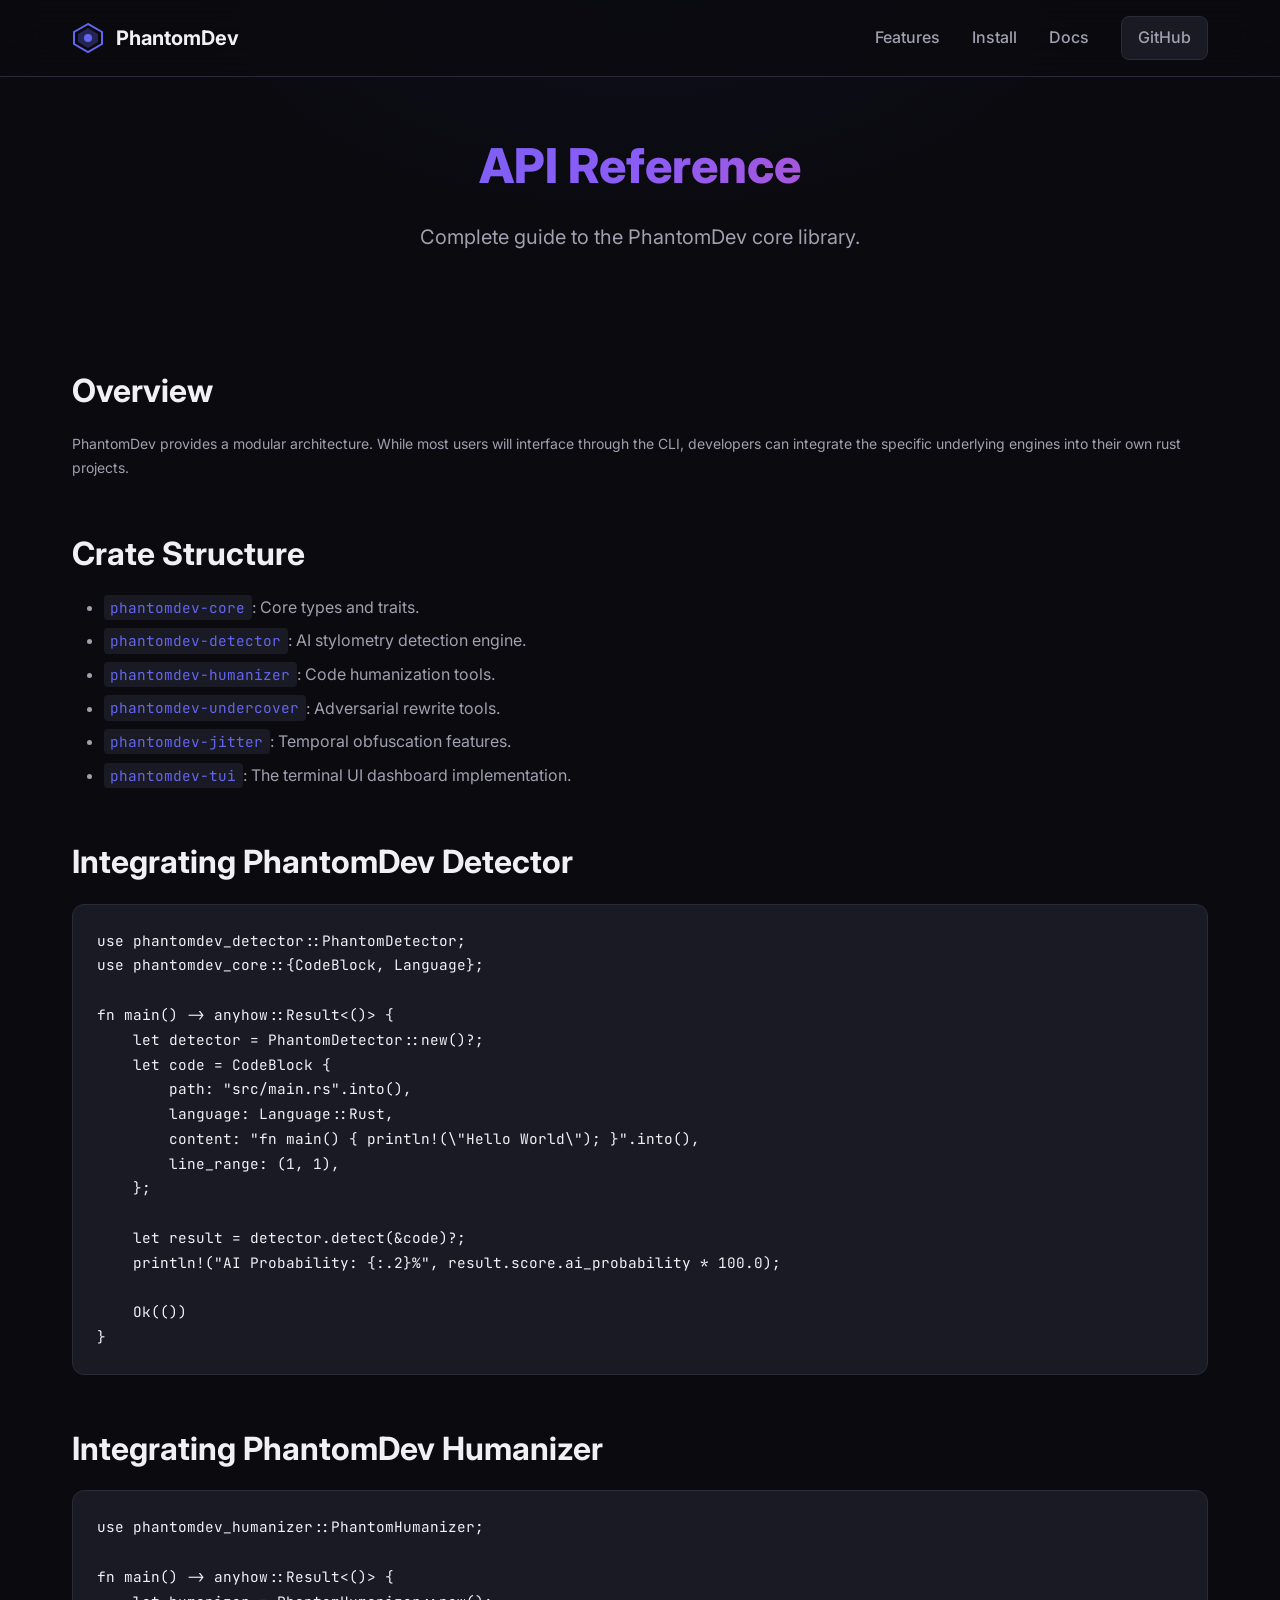
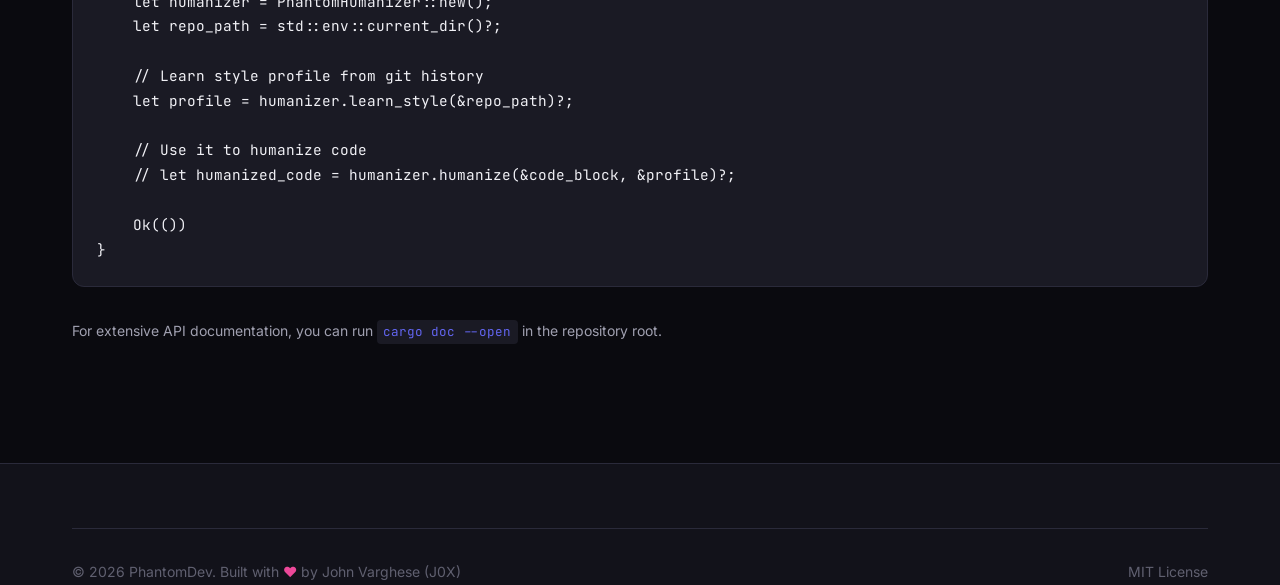
==== docs/api.html @ 0955997d "docs: implement project documentation site and update developer contact information |J0X|" ====
<!DOCTYPE html>
<html lang="en">
<head>
    <meta charset="UTF-8">
    <meta name="viewport" content="width=device-width, initial-scale=1.0">
    <title>API Reference - PhantomDev Docs</title>
    <link rel="stylesheet" href="styles.css">
    <link href="https://fonts.googleapis.com/css2?family=JetBrains+Mono:wght@400;500;600&family=Inter:wght@300;400;500;600;700;800&display=swap" rel="stylesheet">
</head>
<body>
    <nav class="navbar">
        <div class="nav-container">
            <div class="nav-logo">
                <a href="index.html" style="text-decoration: none; display: flex; align-items: center; gap: 0.75rem; color: inherit;">
                    <svg width="32" height="32" viewBox="0 0 32 32" fill="none" xmlns="http://www.w3.org/2000/svg">
                        <path d="M16 2L2 10V22L16 30L30 22V10L16 2Z" stroke="currentColor" stroke-width="2" fill="none"/>
                        <path d="M16 6L6 12V20L16 26L26 20V12L16 6Z" fill="currentColor" opacity="0.3"/>
                        <circle cx="16" cy="16" r="4" fill="currentColor"/>
                    </svg>
                    <span>PhantomDev</span>
                </a>
            </div>
            <div class="nav-links">
                <a href="index.html#features">Features</a>
                <a href="index.html#install">Install</a>
                <a href="index.html#docs">Docs</a>
                <a href="https://github.com/John-Varghese-EH/PhantomDev" class="nav-github">GitHub</a>
            </div>
        </div>
    </nav>

    <header class="doc-header">
        <div class="container">
            <h1>API Reference</h1>
            <p>Complete guide to the PhantomDev core library.</p>
        </div>
    </header>

    <main class="doc-content">
        <div class="container">
            <h2>Overview</h2>
            <p>PhantomDev provides a modular architecture. While most users will interface through the CLI, developers can integrate the specific underlying engines into their own rust projects.</p>

            <h2>Crate Structure</h2>
            <ul>
                <li><code>phantomdev-core</code>: Core types and traits.</li>
                <li><code>phantomdev-detector</code>: AI stylometry detection engine.</li>
                <li><code>phantomdev-humanizer</code>: Code humanization tools.</li>
                <li><code>phantomdev-undercover</code>: Adversarial rewrite tools.</li>
                <li><code>phantomdev-jitter</code>: Temporal obfuscation features.</li>
                <li><code>phantomdev-tui</code>: The terminal UI dashboard implementation.</li>
            </ul>

            <h2>Integrating PhantomDev Detector</h2>
            <pre><code>use phantomdev_detector::PhantomDetector;
use phantomdev_core::{CodeBlock, Language};

fn main() -> anyhow::Result&lt;()&gt; {
    let detector = PhantomDetector::new()?;
    let code = CodeBlock {
        path: "src/main.rs".into(),
        language: Language::Rust,
        content: "fn main() { println!(\"Hello World\"); }".into(),
        line_range: (1, 1),
    };
    
    let result = detector.detect(&amp;code)?;
    println!("AI Probability: {:.2}%", result.score.ai_probability * 100.0);
    
    Ok(())
}</code></pre>

            <h2>Integrating PhantomDev Humanizer</h2>
            <pre><code>use phantomdev_humanizer::PhantomHumanizer;

fn main() -> anyhow::Result&lt;()&gt; {
    let humanizer = PhantomHumanizer::new();
    let repo_path = std::env::current_dir()?;
    
    // Learn style profile from git history
    let profile = humanizer.learn_style(&amp;repo_path)?;
    
    // Use it to humanize code
    // let humanized_code = humanizer.humanize(&amp;code_block, &amp;profile)?;
    
    Ok(())
}</code></pre>

            <p>For extensive API documentation, you can run <code>cargo doc --open</code> in the repository root.</p>
        </div>
    </main>

    <footer class="footer">
        <div class="container">
            <div class="footer-bottom">
                <p>&copy; 2026 PhantomDev. Built with <span class="heart">♥</span> by John Varghese (J0X)</p>
                <p>MIT License</p>
            </div>
        </div>
    </footer>
</body>
</html>
---- docs/styles.css ----
:root {
    --bg-primary: #0a0a0f;
    --bg-secondary: #12121a;
    --bg-tertiary: #1a1a24;
    --text-primary: #f0f0f5;
    --text-secondary: #a0a0b0;
    --text-muted: #606070;
    --accent-primary: #6366f1;
    --accent-secondary: #8b5cf6;
    --accent-glow: rgba(99, 102, 241, 0.3);
    --success: #10b981;
    --warning: #f59e0b;
    --error: #ef4444;
    --border-color: #2a2a3a;
    --gradient-primary: linear-gradient(135deg, #6366f1 0%, #8b5cf6 50%, #a855f7 100%);
    --gradient-text: linear-gradient(135deg, #6366f1 0%, #8b5cf6 50%, #ec4899 100%);
    --shadow-glow: 0 0 40px var(--accent-glow);
    --font-sans: 'Inter', -apple-system, BlinkMacSystemFont, 'Segoe UI', sans-serif;
    --font-mono: 'JetBrains Mono', 'Fira Code', monospace;
}

* {
    margin: 0;
    padding: 0;
    box-sizing: border-box;
}

html {
    scroll-behavior: smooth;
}

body {
    font-family: var(--font-sans);
    background: var(--bg-primary);
    color: var(--text-primary);
    line-height: 1.6;
    overflow-x: hidden;
}

.container {
    max-width: 1200px;
    margin: 0 auto;
    padding: 0 2rem;
}

/* Navbar */
.navbar {
    position: fixed;
    top: 0;
    left: 0;
    right: 0;
    z-index: 1000;
    background: rgba(10, 10, 15, 0.8);
    backdrop-filter: blur(20px);
    border-bottom: 1px solid var(--border-color);
    transition: all 0.3s ease;
}

.navbar.scrolled {
    background: rgba(10, 10, 15, 0.95);
    box-shadow: 0 4px 20px rgba(0, 0, 0, 0.3);
}

.nav-container {
    max-width: 1200px;
    margin: 0 auto;
    padding: 1rem 2rem;
    display: flex;
    justify-content: space-between;
    align-items: center;
}

.nav-logo {
    display: flex;
    align-items: center;
    gap: 0.75rem;
    font-weight: 700;
    font-size: 1.25rem;
    color: var(--text-primary);
}

.nav-logo svg {
    color: var(--accent-primary);
}

.nav-links {
    display: flex;
    align-items: center;
    gap: 2rem;
}

.nav-links a {
    color: var(--text-secondary);
    text-decoration: none;
    font-weight: 500;
    transition: color 0.2s ease;
}

.nav-links a:hover {
    color: var(--text-primary);
}

.nav-github {
    display: flex;
    align-items: center;
    gap: 0.5rem;
    padding: 0.5rem 1rem;
    background: var(--bg-tertiary);
    border-radius: 8px;
    border: 1px solid var(--border-color);
}

.nav-github:hover {
    border-color: var(--accent-primary);
}

/* Hero */
.hero {
    min-height: 100vh;
    display: flex;
    align-items: center;
    padding: 8rem 2rem 4rem;
    background: radial-gradient(ellipse at top, rgba(99, 102, 241, 0.1) 0%, transparent 50%);
}

.hero-content {
    flex: 1;
    max-width: 600px;
}

.hero-badge {
    display: inline-flex;
    align-items: center;
    gap: 0.5rem;
    padding: 0.5rem 1rem;
    background: var(--bg-tertiary);
    border: 1px solid var(--border-color);
    border-radius: 100px;
    font-size: 0.875rem;
    color: var(--text-secondary);
    margin-bottom: 1.5rem;
}

.badge-dot {
    width: 8px;
    height: 8px;
    background: var(--success);
    border-radius: 50%;
    animation: pulse 2s infinite;
}

@keyframes pulse {
    0%, 100% { opacity: 1; }
    50% { opacity: 0.5; }
}

.hero-title {
    font-size: 4rem;
    font-weight: 800;
    line-height: 1.1;
    margin-bottom: 1rem;
    letter-spacing: -0.02em;
}

.gradient-text {
    background: var(--gradient-text);
    -webkit-background-clip: text;
    -webkit-text-fill-color: transparent;
    background-clip: text;
}

.hero-subtitle {
    font-size: 1.5rem;
    color: var(--text-secondary);
    margin-bottom: 0.75rem;
}

.hero-description {
    font-size: 1.125rem;
    color: var(--text-muted);
    margin-bottom: 2rem;
    max-width: 500px;
}

.hero-actions {
    display: flex;
    gap: 1rem;
    margin-bottom: 3rem;
}

.btn {
    display: inline-flex;
    align-items: center;
    gap: 0.5rem;
    padding: 0.875rem 1.75rem;
    border-radius: 12px;
    font-weight: 600;
    text-decoration: none;
    transition: all 0.2s ease;
    border: none;
    cursor: pointer;
    font-size: 1rem;
}

.btn-primary {
    background: var(--gradient-primary);
    color: white;
    box-shadow: var(--shadow-glow);
}

.btn-primary:hover {
    transform: translateY(-2px);
    box-shadow: 0 0 60px var(--accent-glow);
}

.btn-secondary {
    background: var(--bg-tertiary);
    color: var(--text-primary);
    border: 1px solid var(--border-color);
}

.btn-secondary:hover {
    border-color: var(--accent-primary);
    background: var(--bg-secondary);
}

.hero-stats {
    display: flex;
    gap: 3rem;
}

.stat {
    display: flex;
    flex-direction: column;
}

.stat-value {
    font-size: 2rem;
    font-weight: 700;
    color: var(--text-primary);
}

.stat-label {
    font-size: 0.875rem;
    color: var(--text-muted);
}

.hero-visual {
    flex: 1;
    display: flex;
    justify-content: center;
    align-items: center;
}

.terminal-window {
    width: 100%;
    max-width: 500px;
    background: var(--bg-secondary);
    border: 1px solid var(--border-color);
    border-radius: 16px;
    overflow: hidden;
    box-shadow: 0 20px 60px rgba(0, 0, 0, 0.5);
}

.terminal-header {
    display: flex;
    align-items: center;
    justify-content: space-between;
    padding: 1rem 1.5rem;
    background: var(--bg-tertiary);
    border-bottom: 1px solid var(--border-color);
}

.terminal-buttons {
    display: flex;
    gap: 0.5rem;
}

.terminal-buttons span {
    width: 12px;
    height: 12px;
    border-radius: 50%;
}

.terminal-buttons span:nth-child(1) { background: #ef4444; }
.terminal-buttons span:nth-child(2) { background: #f59e0b; }
.terminal-buttons span:nth-child(3) { background: #10b981; }

.terminal-title {
    font-family: var(--font-mono);
    font-size: 0.875rem;
    color: var(--text-muted);
}

.terminal-body {
    padding: 1.5rem;
    font-family: var(--font-mono);
    font-size: 0.875rem;
}

.terminal-line {
    display: flex;
    align-items: center;
    gap: 0.75rem;
    margin-bottom: 0.5rem;
}

.prompt {
    color: var(--accent-primary);
}

.command {
    color: var(--text-primary);
}

.output {
    color: var(--text-secondary);
    padding-left: 1.5rem;
}

.success { color: var(--success); }
.info { color: var(--accent-primary); }
.warning { color: var(--warning); }

.cursor {
    animation: blink 1s infinite;
}

@keyframes blink {
    0%, 50% { opacity: 1; }
    51%, 100% { opacity: 0; }
}

/* Features */
.features {
    padding: 6rem 0;
    background: var(--bg-secondary);
}

.section-header {
    text-align: center;
    margin-bottom: 4rem;
}

.section-header h2 {
    font-size: 2.5rem;
    font-weight: 700;
    margin-bottom: 0.75rem;
}

.section-header p {
    color: var(--text-muted);
    font-size: 1.125rem;
}

.features-grid {
    display: grid;
    grid-template-columns: repeat(auto-fit, minmax(320px, 1fr));
    gap: 1.5rem;
}

.feature-card {
    padding: 2rem;
    background: var(--bg-tertiary);
    border: 1px solid var(--border-color);
    border-radius: 16px;
    transition: all 0.3s ease;
}

.feature-card:hover {
    border-color: var(--accent-primary);
    transform: translateY(-4px);
    box-shadow: var(--shadow-glow);
}

.feature-icon {
    width: 56px;
    height: 56px;
    display: flex;
    align-items: center;
    justify-content: center;
    background: var(--bg-secondary);
    border: 1px solid var(--border-color);
    border-radius: 12px;
    margin-bottom: 1.25rem;
    color: var(--accent-primary);
}

.feature-card h3 {
    font-size: 1.25rem;
    font-weight: 600;
    margin-bottom: 0.75rem;
}

.feature-card p {
    color: var(--text-muted);
    line-height: 1.6;
}

/* Install */
.install {
    padding: 6rem 0;
}

.install-methods {
    display: flex;
    flex-direction: column;
    gap: 1rem;
}

.install-card {
    background: var(--bg-tertiary);
    border: 1px solid var(--border-color);
    border-radius: 16px;
    overflow: hidden;
    transition: all 0.3s ease;
}

.install-card.active {
    border-color: var(--accent-primary);
    box-shadow: var(--shadow-glow);
}

.install-header {
    display: flex;
    align-items: center;
    justify-content: space-between;
    padding: 1.5rem;
}

.install-header h3 {
    font-size: 1.125rem;
    font-weight: 600;
}

.install-badge {
    padding: 0.25rem 0.75rem;
    background: var(--accent-primary);
    color: white;
    border-radius: 100px;
    font-size: 0.75rem;
    font-weight: 600;
}

.code-block {
    position: relative;
    padding: 1.5rem;
    background: var(--bg-secondary);
    border-top: 1px solid var(--border-color);
}

.code-block code {
    display: block;
    font-family: var(--font-mono);
    font-size: 0.875rem;
    color: var(--text-primary);
    white-space: pre-wrap;
    line-height: 1.6;
}

.copy-btn {
    position: absolute;
    top: 1rem;
    right: 1rem;
    width: 36px;
    height: 36px;
    display: flex;
    align-items: center;
    justify-content: center;
    background: var(--bg-tertiary);
    border: 1px solid var(--border-color);
    border-radius: 8px;
    color: var(--text-secondary);
    cursor: pointer;
    transition: all 0.2s ease;
}

.copy-btn:hover {
    border-color: var(--accent-primary);
    color: var(--text-primary);
}

/* Docs */
.docs {
    padding: 6rem 0;
    background: var(--bg-secondary);
}

.docs-grid {
    display: grid;
    grid-template-columns: repeat(auto-fit, minmax(280px, 1fr));
    gap: 1rem;
}

.doc-link {
    display: flex;
    align-items: center;
    gap: 1rem;
    padding: 1.5rem;
    background: var(--bg-tertiary);
    border: 1px solid var(--border-color);
    border-radius: 12px;
    text-decoration: none;
    transition: all 0.3s ease;
}

.doc-link:hover {
    border-color: var(--accent-primary);
    transform: translateX(4px);
}

.doc-icon {
    width: 48px;
    height: 48px;
    display: flex;
    align-items: center;
    justify-content: center;
    background: var(--bg-secondary);
    border: 1px solid var(--border-color);
    border-radius: 10px;
    color: var(--accent-primary);
    flex-shrink: 0;
}

.doc-content {
    flex: 1;
}

.doc-content h3 {
    font-size: 1rem;
    font-weight: 600;
    margin-bottom: 0.25rem;
}

.doc-content p {
    font-size: 0.875rem;
    color: var(--text-muted);
}

.doc-arrow {
    color: var(--text-muted);
    flex-shrink: 0;
}

/* CTA */
.cta {
    padding: 6rem 0;
    text-align: center;
    background: radial-gradient(ellipse at bottom, rgba(99, 102, 241, 0.1) 0%, transparent 50%);
}

.cta h2 {
    font-size: 2.5rem;
    font-weight: 700;
    margin-bottom: 1rem;
}

.cta p {
    color: var(--text-muted);
    font-size: 1.125rem;
    margin-bottom: 2rem;
}

.cta-actions {
    display: flex;
    gap: 1rem;
    justify-content: center;
}

/* Footer */
.footer {
    padding: 4rem 0 2rem;
    background: var(--bg-secondary);
    border-top: 1px solid var(--border-color);
}

.footer-content {
    display: grid;
    grid-template-columns: 1fr 2fr;
    gap: 4rem;
    margin-bottom: 3rem;
}

.footer-brand {
    max-width: 300px;
}

.footer-logo {
    display: flex;
    align-items: center;
    gap: 0.75rem;
    font-weight: 700;
    font-size: 1.125rem;
    margin-bottom: 1rem;
}

.footer-logo svg {
    color: var(--accent-primary);
}

.footer-brand p {
    color: var(--text-muted);
    font-size: 0.875rem;
}

.footer-links {
    display: grid;
    grid-template-columns: repeat(3, 1fr);
    gap: 2rem;
}

.footer-section h4 {
    font-size: 0.875rem;
    font-weight: 600;
    margin-bottom: 1rem;
    color: var(--text-primary);
}

.footer-section a {
    display: block;
    color: var(--text-muted);
    text-decoration: none;
    font-size: 0.875rem;
    margin-bottom: 0.5rem;
    transition: color 0.2s ease;
}

.footer-section a:hover {
    color: var(--accent-primary);
}

.footer-bottom {
    display: flex;
    justify-content: space-between;
    align-items: center;
    padding-top: 2rem;
    border-top: 1px solid var(--border-color);
    color: var(--text-muted);
    font-size: 0.875rem;
}

.heart {
    color: #ec4899;
}

/* Responsive */
@media (max-width: 968px) {
    .hero {
        flex-direction: column;
        text-align: center;
        padding-top: 10rem;
    }

    .hero-content {
        max-width: 100%;
        margin-bottom: 3rem;
    }

    .hero-actions {
        justify-content: center;
    }

    .hero-stats {
        justify-content: center;
    }

    .hero-visual {
        width: 100%;
    }

    .footer-content {
        grid-template-columns: 1fr;
        gap: 2rem;
    }

    .footer-links {
        grid-template-columns: repeat(2, 1fr);
    }
}

@media (max-width: 640px) {
    .hero-title {
        font-size: 2.5rem;
    }

    .hero-subtitle {
        font-size: 1.125rem;
    }

    .hero-actions {
        flex-direction: column;
    }

    .hero-stats {
        gap: 1.5rem;
    }

    .nav-links {
        display: none;
    }

    .cta-actions {
        flex-direction: column;
    }

    .footer-links {
        grid-template-columns: 1fr;
    }

    .footer-bottom {
        flex-direction: column;
        gap: 0.5rem;
    }
}

/* Documentation Pages */
.doc-header {
    padding: 8rem 0 4rem;
    background: radial-gradient(ellipse at top, rgba(99, 102, 241, 0.05) 0%, transparent 50%);
    text-align: center;
}

.doc-header h1 {
    font-size: 3rem;
    font-weight: 800;
    margin-bottom: 1rem;
    background: var(--gradient-text);
    -webkit-background-clip: text;
    -webkit-text-fill-color: transparent;
}

.doc-header p {
    color: var(--text-secondary);
    font-size: 1.25rem;
}

.doc-content {
    padding: 0 0 6rem;
}

.doc-content h2 {
    font-size: 2rem;
    font-weight: 700;
    margin: 3rem 0 1rem;
    color: var(--text-primary);
}

.doc-content h3 {
    font-size: 1.5rem;
    font-weight: 600;
    margin: 2rem 0 1rem;
    color: var(--text-primary);
}

.doc-content p {
    color: var(--text-secondary);
    margin-bottom: 1.5rem;
    line-height: 1.7;
}

.doc-content ul, .doc-content ol {
    color: var(--text-secondary);
    margin-bottom: 1.5rem;
    padding-left: 2rem;
}

.doc-content li {
    margin-bottom: 0.5rem;
}

.doc-content code:not(pre code) {
    background: var(--bg-tertiary);
    color: var(--accent-primary);
    padding: 0.2rem 0.4rem;
    border-radius: 4px;
    font-family: var(--font-mono);
    font-size: 0.9em;
}

.doc-content pre {
    background: var(--bg-tertiary);
    padding: 1.5rem;
    border-radius: 12px;
    overflow-x: auto;
    border: 1px solid var(--border-color);
    margin-bottom: 2rem;
}

.doc-content pre code {
    color: var(--text-primary);
    font-family: var(--font-mono);
    font-size: 0.9rem;
}
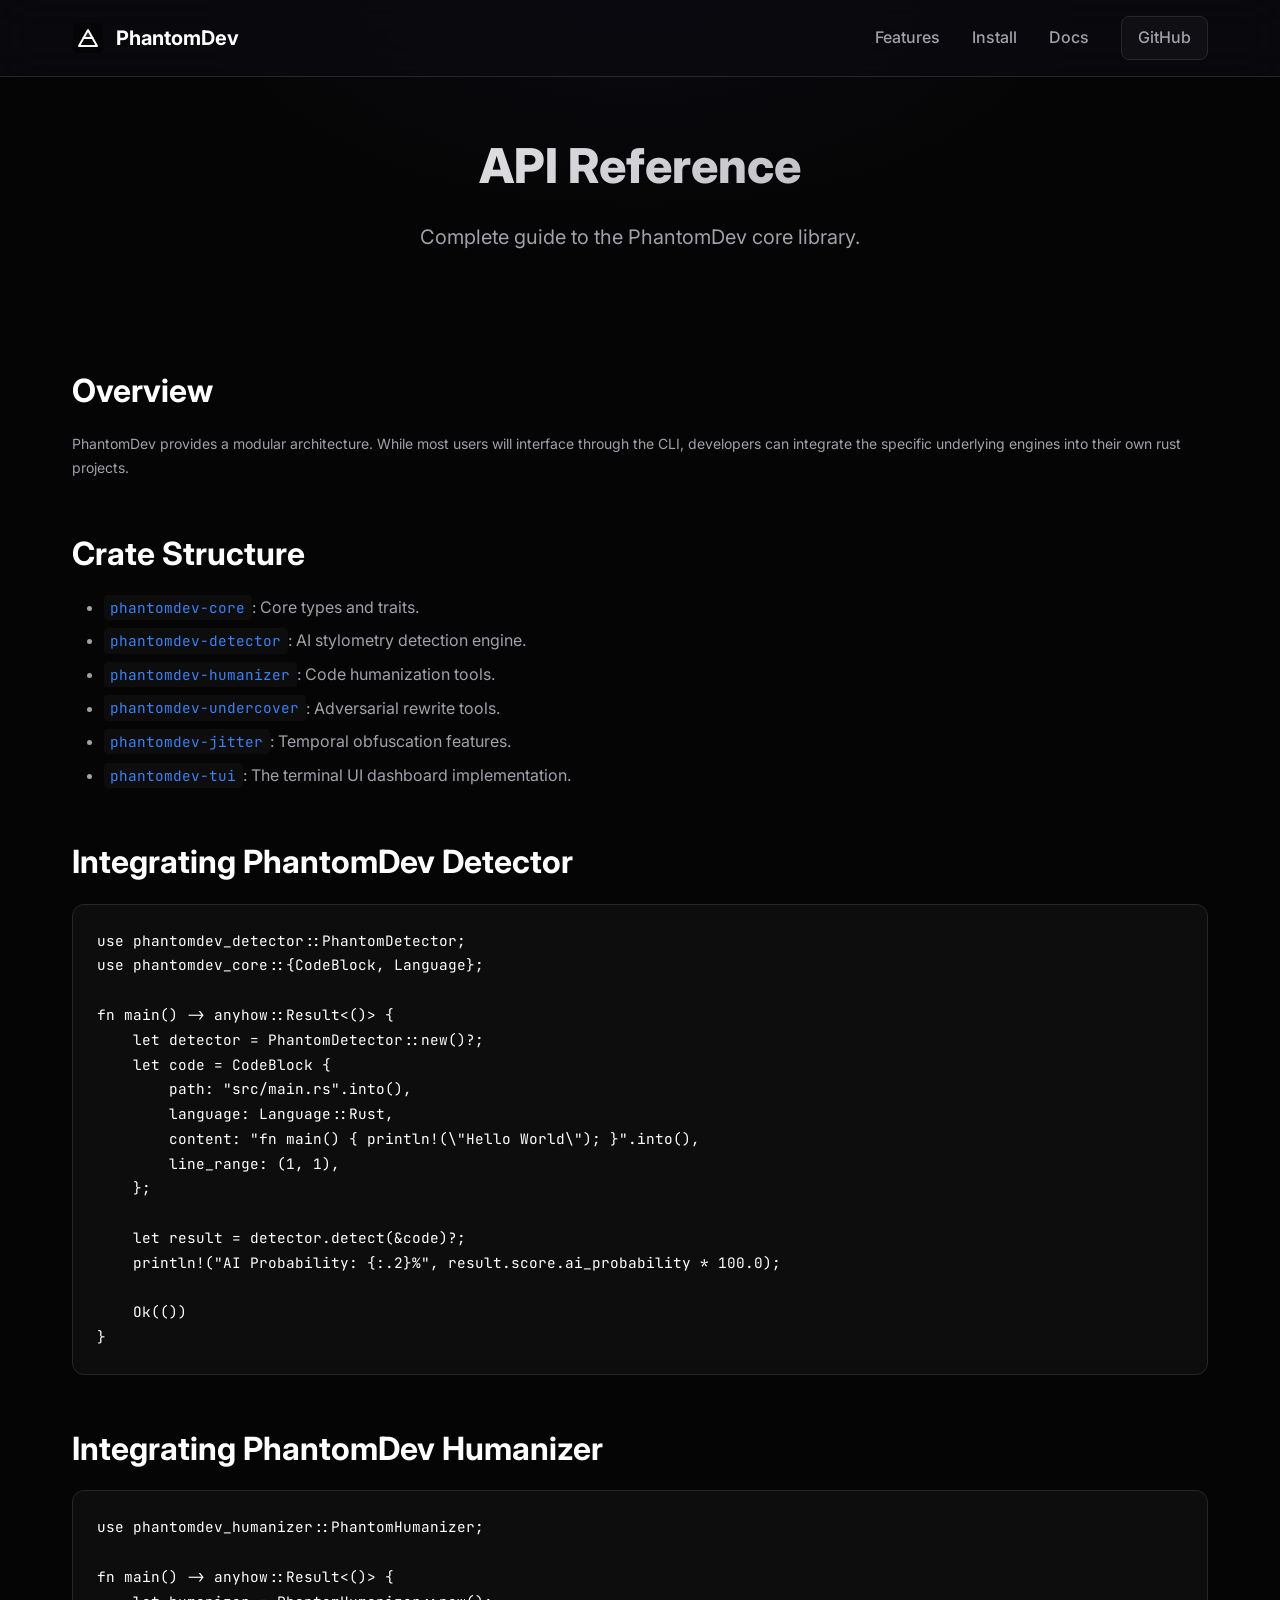
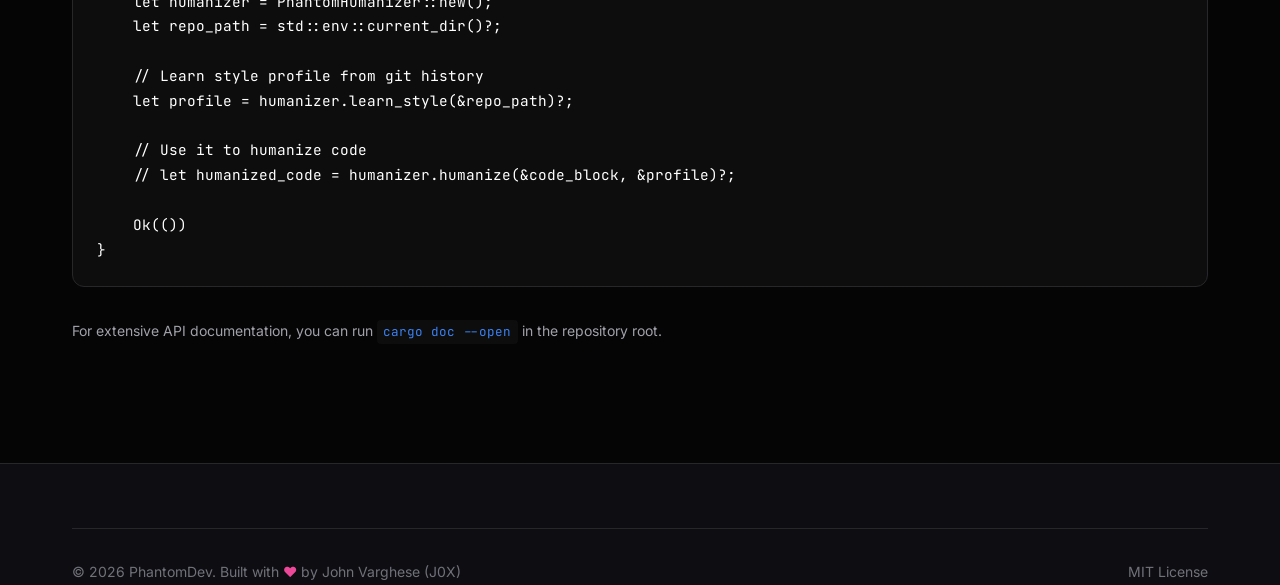
==== commit e3d1ddda: "add 404 page, installation script, and branding assets to documentation suite |J0X|" ====
--- a/docs/api.html
+++ b/docs/api.html
@@ -12,10 +12,13 @@
         <div class="nav-container">
             <div class="nav-logo">
                 <a href="index.html" style="text-decoration: none; display: flex; align-items: center; gap: 0.75rem; color: inherit;">
-                    <svg width="32" height="32" viewBox="0 0 32 32" fill="none" xmlns="http://www.w3.org/2000/svg">
-                        <path d="M16 2L2 10V22L16 30L30 22V10L16 2Z" stroke="currentColor" stroke-width="2" fill="none"/>
-                        <path d="M16 6L6 12V20L16 26L26 20V12L16 6Z" fill="currentColor" opacity="0.3"/>
-                        <circle cx="16" cy="16" r="4" fill="currentColor"/>
+                    <svg width="32" height="32" viewBox="0 0 256 256" fill="none" xmlns="http://www.w3.org/2000/svg">
+                        <rect width="256" height="256" rx="56" fill="#050505"/>
+                        <rect x="2" y="2" width="252" height="252" rx="54" stroke="#ffffff" stroke-opacity="0.1" stroke-width="2"/>
+                        <circle cx="128" cy="136" r="80" stroke="#ffffff" stroke-opacity="0.03" stroke-width="2"/>
+                        <path d="M128 64 L92 128 L164 128 Z" fill="#ffffff" fill-opacity="0.15"/>
+                        <path d="M128 64 L56 192 L200 192 Z" stroke="#ffffff" stroke-width="16" stroke-linejoin="round"/>
+                        <path d="M92 128 L164 128" stroke="#ffffff" stroke-width="16" stroke-linecap="round"/>
                     </svg>
                     <span>PhantomDev</span>
                 </a>
--- a/docs/styles.css
+++ b/docs/styles.css
@@ -1,20 +1,20 @@
 :root {
-    --bg-primary: #0a0a0f;
-    --bg-secondary: #12121a;
-    --bg-tertiary: #1a1a24;
-    --text-primary: #f0f0f5;
-    --text-secondary: #a0a0b0;
-    --text-muted: #606070;
-    --accent-primary: #6366f1;
+    --bg-primary: #050505;
+    --bg-secondary: #0d0d12;
+    --bg-tertiary: rgba(255, 255, 255, 0.03);
+    --text-primary: #ffffff;
+    --text-secondary: #a1a1aa;
+    --text-muted: #71717a;
+    --accent-primary: #3b82f6;
     --accent-secondary: #8b5cf6;
-    --accent-glow: rgba(99, 102, 241, 0.3);
+    --accent-glow: rgba(59, 130, 246, 0.15);
     --success: #10b981;
     --warning: #f59e0b;
     --error: #ef4444;
-    --border-color: #2a2a3a;
-    --gradient-primary: linear-gradient(135deg, #6366f1 0%, #8b5cf6 50%, #a855f7 100%);
-    --gradient-text: linear-gradient(135deg, #6366f1 0%, #8b5cf6 50%, #ec4899 100%);
-    --shadow-glow: 0 0 40px var(--accent-glow);
+    --border-color: #27272a;
+    --gradient-primary: linear-gradient(135deg, #2563eb 0%, #3b82f6 100%);
+    --gradient-text: linear-gradient(135deg, #ffffff 0%, #a1a1aa 100%);
+    --shadow-glow: 0 0 30px var(--accent-glow);
     --font-sans: 'Inter', -apple-system, BlinkMacSystemFont, 'Segoe UI', sans-serif;
     --font-mono: 'JetBrains Mono', 'Fira Code', monospace;
 }
@@ -117,10 +117,16 @@
 /* Hero */
 .hero {
     min-height: 100vh;
-    display: flex;
-    align-items: center;
-    padding: 8rem 2rem 4rem;
+    padding: 8rem 0 4rem;
     background: radial-gradient(ellipse at top, rgba(99, 102, 241, 0.1) 0%, transparent 50%);
+}
+
+.hero-inner {
+    display: flex;
+    align-items: center;
+    min-height: calc(100vh - 12rem);
+    padding: 0 4rem;
+    gap: 4rem;
 }
 
 .hero-content {
@@ -155,11 +161,11 @@
 }
 
 .hero-title {
-    font-size: 4rem;
+    font-size: 4.5rem;
     font-weight: 800;
     line-height: 1.1;
     margin-bottom: 1rem;
-    letter-spacing: -0.02em;
+    letter-spacing: -0.03em;
 }
 
 .gradient-text {
@@ -171,6 +177,7 @@
 
 .hero-subtitle {
     font-size: 1.5rem;
+    font-weight: 400;
     color: var(--text-secondary);
     margin-bottom: 0.75rem;
 }
@@ -210,18 +217,18 @@
 
 .btn-primary:hover {
     transform: translateY(-2px);
-    box-shadow: 0 0 60px var(--accent-glow);
+    box-shadow: 0 8px 20px rgba(59, 130, 246, 0.2);
 }
 
 .btn-secondary {
-    background: var(--bg-tertiary);
-    color: var(--text-primary);
-    border: 1px solid var(--border-color);
+    background: transparent;
+    color: var(--text-primary);
+    border: 1px solid rgba(255, 255, 255, 0.15);
 }
 
 .btn-secondary:hover {
-    border-color: var(--accent-primary);
-    background: var(--bg-secondary);
+    border-color: rgba(255, 255, 255, 0.3);
+    background: rgba(255, 255, 255, 0.05);
 }
 
 .hero-stats {
@@ -256,10 +263,11 @@
     width: 100%;
     max-width: 500px;
     background: var(--bg-secondary);
-    border: 1px solid var(--border-color);
+    border: 1px solid rgba(255, 255, 255, 0.1);
     border-radius: 16px;
     overflow: hidden;
-    box-shadow: 0 20px 60px rgba(0, 0, 0, 0.5);
+    box-shadow: 0 30px 60px -12px rgba(0, 0, 0, 0.7), inset 0 1px 0 rgba(255, 255, 255, 0.1);
+    backdrop-filter: blur(20px);
 }
 
 .terminal-header {
@@ -360,17 +368,19 @@
 }
 
 .feature-card {
-    padding: 2rem;
-    background: var(--bg-tertiary);
-    border: 1px solid var(--border-color);
-    border-radius: 16px;
-    transition: all 0.3s ease;
+    padding: 2.5rem;
+    background: var(--bg-tertiary);
+    border: 1px solid rgba(255, 255, 255, 0.05);
+    border-radius: 20px;
+    backdrop-filter: blur(10px);
+    -webkit-backdrop-filter: blur(10px);
+    transition: all 0.3s cubic-bezier(0.4, 0, 0.2, 1);
 }
 
 .feature-card:hover {
-    border-color: var(--accent-primary);
+    border-color: rgba(255, 255, 255, 0.15);
     transform: translateY(-4px);
-    box-shadow: var(--shadow-glow);
+    box-shadow: 0 10px 40px -10px rgba(0, 0, 0, 0.5);
 }
 
 .feature-icon {
@@ -410,15 +420,16 @@
 
 .install-card {
     background: var(--bg-tertiary);
-    border: 1px solid var(--border-color);
+    border: 1px solid rgba(255, 255, 255, 0.05);
     border-radius: 16px;
     overflow: hidden;
+    backdrop-filter: blur(10px);
     transition: all 0.3s ease;
 }
 
 .install-card.active {
-    border-color: var(--accent-primary);
-    box-shadow: var(--shadow-glow);
+    border-color: rgba(255, 255, 255, 0.2);
+    box-shadow: 0 10px 40px -10px rgba(0, 0, 0, 0.5);
 }
 
 .install-header {
@@ -498,15 +509,17 @@
     gap: 1rem;
     padding: 1.5rem;
     background: var(--bg-tertiary);
-    border: 1px solid var(--border-color);
-    border-radius: 12px;
+    border: 1px solid rgba(255, 255, 255, 0.05);
+    border-radius: 16px;
     text-decoration: none;
-    transition: all 0.3s ease;
+    backdrop-filter: blur(10px);
+    transition: all 0.3s cubic-bezier(0.4, 0, 0.2, 1);
 }
 
 .doc-link:hover {
-    border-color: var(--accent-primary);
-    transform: translateX(4px);
+    border-color: rgba(255, 255, 255, 0.15);
+    transform: translateY(-2px);
+    box-shadow: 0 10px 30px -10px rgba(0, 0, 0, 0.3);
 }
 
 .doc-icon {
@@ -645,10 +658,10 @@
 
 /* Responsive */
 @media (max-width: 968px) {
-    .hero {
+    .hero-inner {
         flex-direction: column;
         text-align: center;
-        padding-top: 10rem;
+        padding: 0 2rem;
     }
 
     .hero-content {
@@ -791,3 +804,275 @@
     font-family: var(--font-mono);
     font-size: 0.9rem;
 }
+
+/* Documentation Pages */
+.docs-main {
+    padding-top: 8rem;
+    padding-bottom: 4rem;
+    min-height: 100vh;
+}
+
+.docs-layout {
+    display: grid;
+    grid-template-columns: 280px 1fr;
+    gap: 3rem;
+    align-items: start;
+}
+
+.docs-sidebar {
+    position: sticky;
+    top: 6rem;
+    max-height: calc(100vh - 8rem);
+    overflow-y: auto;
+    padding-right: 1rem;
+}
+
+.sidebar-section {
+    margin-bottom: 2rem;
+}
+
+.sidebar-section h3 {
+    font-size: 0.75rem;
+    font-weight: 700;
+    text-transform: uppercase;
+    letter-spacing: 0.1em;
+    color: var(--text-muted);
+    margin-bottom: 0.75rem;
+}
+
+.sidebar-section ul {
+    list-style: none;
+}
+
+.sidebar-section a {
+    display: block;
+    padding: 0.5rem 0;
+    color: var(--text-secondary);
+    text-decoration: none;
+    font-size: 0.875rem;
+    transition: color 0.2s ease;
+    border-left: 2px solid transparent;
+    padding-left: 1rem;
+}
+
+.sidebar-section a:hover {
+    color: var(--text-primary);
+}
+
+.sidebar-section a.active {
+    color: var(--accent-primary);
+    border-left-color: var(--accent-primary);
+    font-weight: 500;
+}
+
+.docs-content {
+    max-width: 800px;
+}
+
+.docs-content h1 {
+    font-size: 3rem;
+    font-weight: 800;
+    margin-bottom: 0.5rem;
+    letter-spacing: -0.02em;
+}
+
+.docs-intro {
+    color: var(--text-muted);
+    font-size: 1.125rem;
+    margin-bottom: 3rem;
+}
+
+.docs-section {
+    margin-bottom: 3rem;
+    padding-bottom: 3rem;
+    border-bottom: 1px solid var(--border-color);
+}
+
+.docs-section:last-child {
+    border-bottom: none;
+}
+
+.docs-section h2 {
+    font-size: 1.75rem;
+    font-weight: 700;
+    margin-bottom: 1rem;
+    color: var(--text-primary);
+}
+
+.docs-section h3 {
+    font-size: 1.25rem;
+    font-weight: 600;
+    margin-bottom: 0.75rem;
+    margin-top: 1.5rem;
+    color: var(--text-primary);
+}
+
+.docs-section h4 {
+    font-size: 1rem;
+    font-weight: 600;
+    margin-bottom: 0.5rem;
+    color: var(--text-primary);
+}
+
+.docs-section p {
+    color: var(--text-secondary);
+    margin-bottom: 1rem;
+    line-height: 1.7;
+}
+
+.docs-section ul {
+    margin-left: 1.5rem;
+    margin-bottom: 1rem;
+    color: var(--text-secondary);
+}
+
+.docs-section li {
+    margin-bottom: 0.5rem;
+}
+
+.docs-section code {
+    font-family: var(--font-mono);
+    background: var(--bg-tertiary);
+    padding: 0.125rem 0.375rem;
+    border-radius: 4px;
+    font-size: 0.875em;
+    color: var(--accent-primary);
+}
+
+.docs-section pre {
+    background: var(--bg-tertiary);
+    border: 1px solid var(--border-color);
+    border-radius: 8px;
+    padding: 1rem;
+    overflow-x: auto;
+    margin-bottom: 1rem;
+}
+
+.docs-section pre code {
+    background: none;
+    padding: 0;
+    color: var(--text-primary);
+}
+
+.info-box {
+    background: rgba(99, 102, 241, 0.1);
+    border: 1px solid var(--accent-primary);
+    border-radius: 8px;
+    padding: 1rem;
+    margin-top: 1rem;
+    color: var(--text-secondary);
+}
+
+.command-list {
+    display: flex;
+    flex-direction: column;
+    gap: 1.5rem;
+}
+
+.command-item {
+    background: var(--bg-tertiary);
+    border: 1px solid var(--border-color);
+    border-radius: 12px;
+    padding: 1.5rem;
+}
+
+.command-item h4 {
+    font-family: var(--font-mono);
+    color: var(--accent-primary);
+    margin-bottom: 0.5rem;
+}
+
+.command-item p {
+    margin-bottom: 0.5rem;
+}
+
+.command-item ul {
+    margin-left: 1rem;
+    margin-top: 0.75rem;
+}
+
+.command-item li {
+    font-size: 0.875rem;
+}
+
+.next-steps {
+    display: grid;
+    grid-template-columns: repeat(auto-fit, minmax(240px, 1fr));
+    gap: 1rem;
+    margin-top: 2rem;
+}
+
+.next-step-card {
+    display: block;
+    padding: 1.5rem;
+    background: var(--bg-tertiary);
+    border: 1px solid var(--border-color);
+    border-radius: 12px;
+    text-decoration: none;
+    transition: all 0.3s ease;
+}
+
+.next-step-card:hover {
+    border-color: var(--accent-primary);
+    transform: translateY(-2px);
+}
+
+.next-step-card h3 {
+    font-size: 1rem;
+    font-weight: 600;
+    margin-bottom: 0.5rem;
+    color: var(--text-primary);
+}
+
+.next-step-card p {
+    font-size: 0.875rem;
+    color: var(--text-muted);
+    margin: 0;
+}
+
+/* Docs responsive */
+@media (max-width: 968px) {
+    .docs-layout {
+        grid-template-columns: 1fr;
+    }
+
+    .docs-sidebar {
+        position: static;
+        max-height: none;
+        padding-right: 0;
+        margin-bottom: 2rem;
+    }
+
+    .sidebar-section {
+        display: inline-block;
+        margin-right: 2rem;
+        margin-bottom: 0;
+    }
+
+    .sidebar-section ul {
+        display: flex;
+        gap: 1rem;
+    }
+
+    .sidebar-section a {
+        border-left: none;
+        padding-left: 0;
+    }
+}
+
+@media (max-width: 640px) {
+    .docs-content h1 {
+        font-size: 2rem;
+    }
+
+    .sidebar-section {
+        display: block;
+        margin-right: 0;
+        margin-bottom: 1.5rem;
+    }
+
+    .sidebar-section ul {
+        flex-direction: column;
+        gap: 0;
+    }
+}
